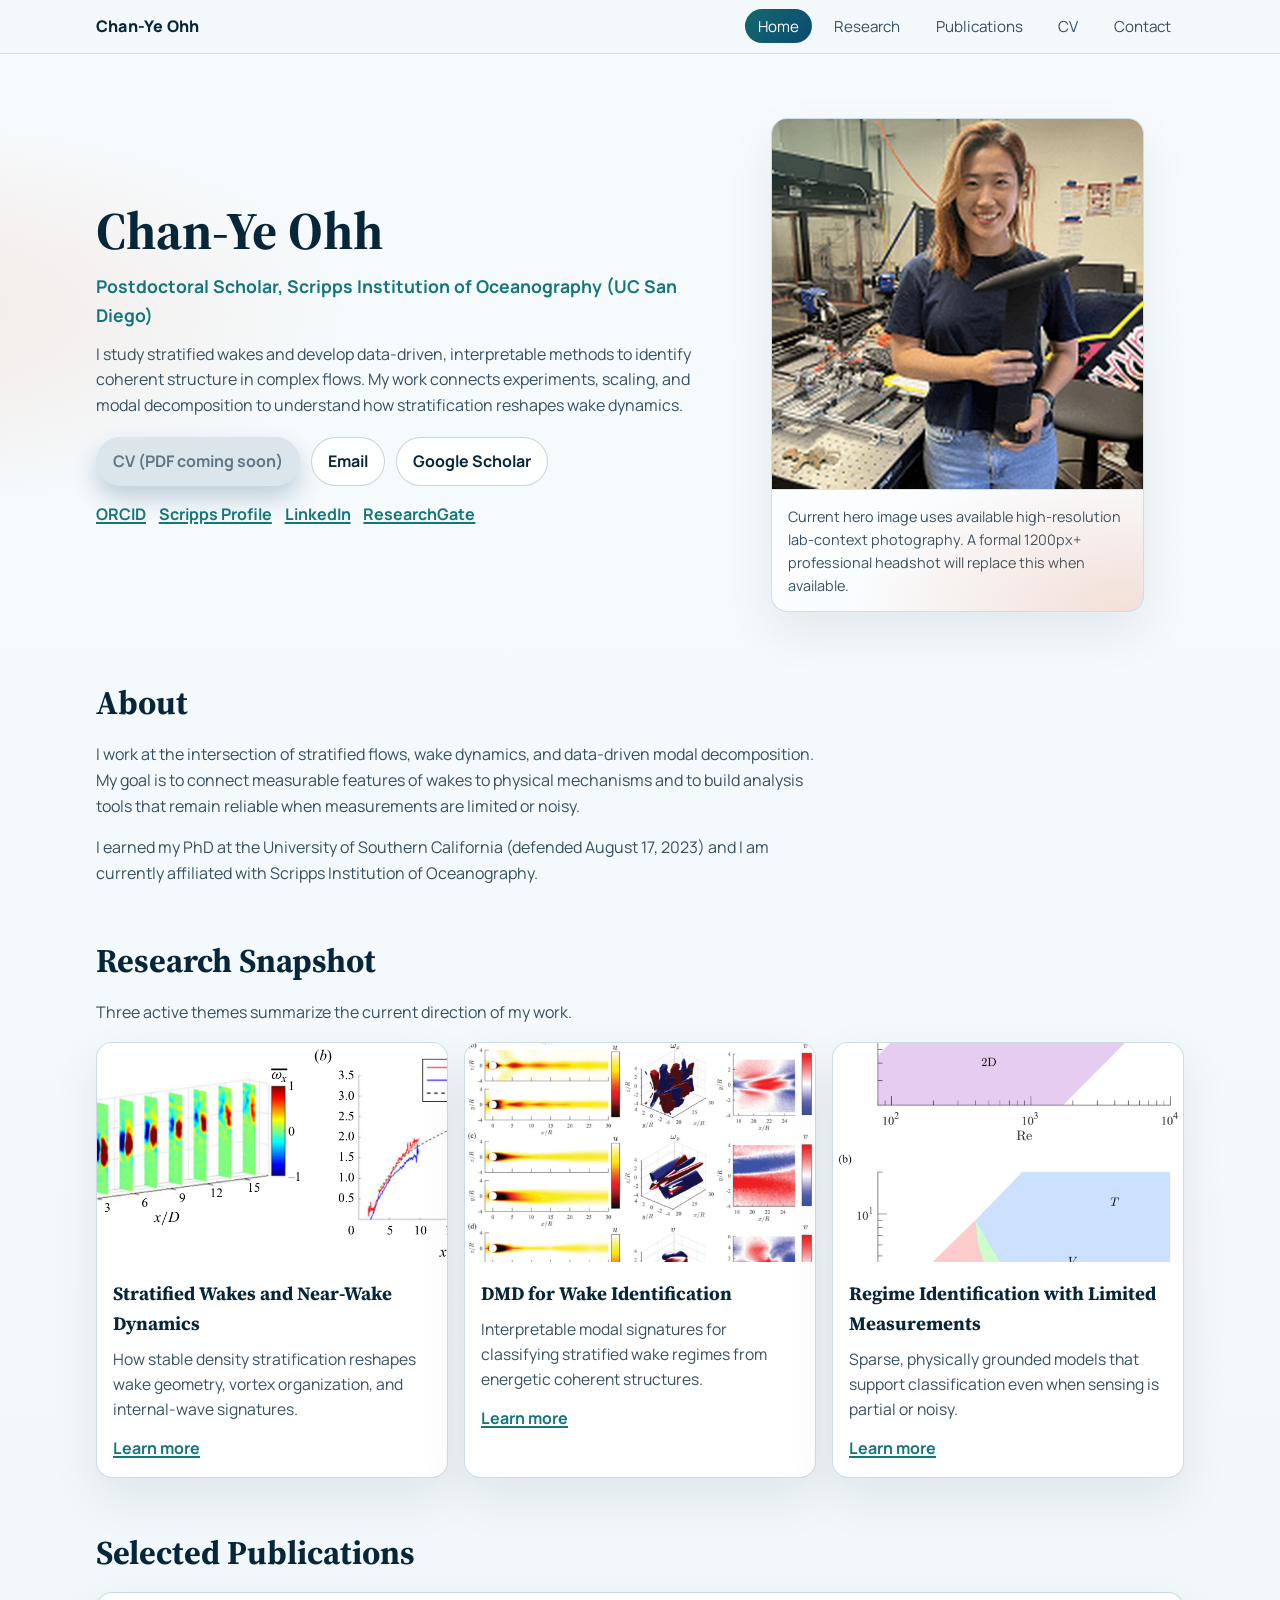
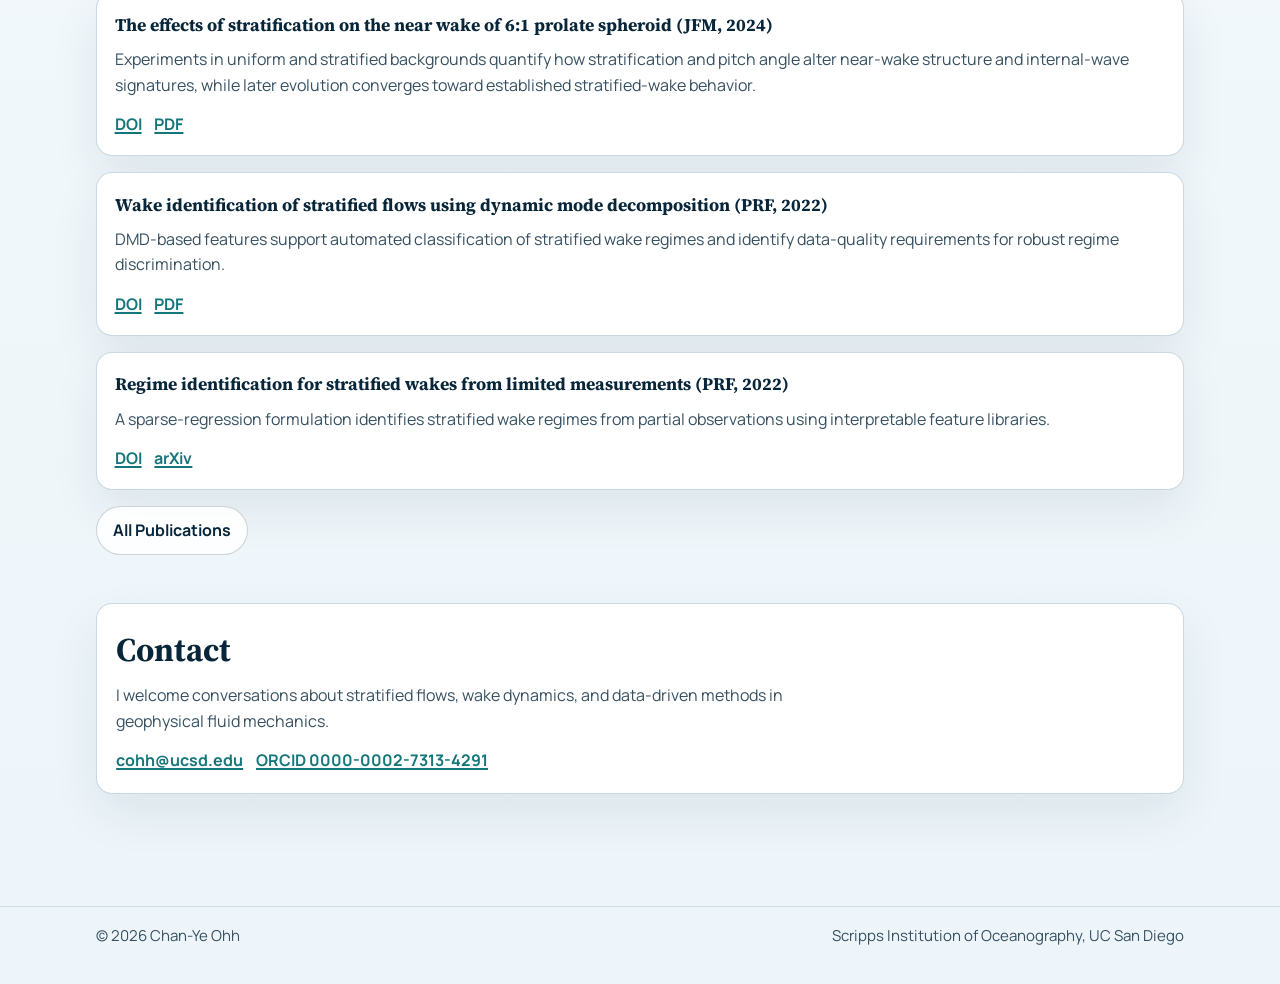
==== index.html @ cabc7939 "Initial personal website for Chan-Ye Ohh" ====
<!doctype html>
<html lang="en">
<head>
  <meta charset="utf-8">
  <meta name="viewport" content="width=device-width, initial-scale=1">
  <title>Chan-Ye Ohh | Stratified Wakes, DMD, Experimental Fluid Mechanics</title>
  <meta name="description" content="Chan-Ye Ohh is a Postdoctoral Scholar at Scripps Institution of Oceanography (UC San Diego). Research: stratified wakes, dynamic mode decomposition, and experimental fluid mechanics.">
  <link rel="stylesheet" href="styles.css">
</head>
<body data-page="home">
  <header class="site-header">
    <div class="header-wrap">
      <a class="brand" href="index.html">Chan-Ye Ohh</a>
      <nav aria-label="Primary">
        <ul>
          <li><a data-page="home" href="index.html">Home</a></li>
          <li><a data-page="research" href="research.html">Research</a></li>
          <li><a data-page="publications" href="publications.html">Publications</a></li>
          <li><a data-page="cv" href="cv.html">CV</a></li>
          <li><a data-page="contact" href="contact.html">Contact</a></li>
        </ul>
      </nav>
    </div>
  </header>

  <main class="page-wrap">
    <section class="hero reveal">
      <div class="hero-copy">
        <h1>Chan-Ye Ohh</h1>
        <p class="subhead">Postdoctoral Scholar, Scripps Institution of Oceanography (UC San Diego)</p>
        <p>
          I study stratified wakes and develop data-driven, interpretable methods to identify coherent structure in complex flows.
          My work connects experiments, scaling, and modal decomposition to understand how stratification reshapes wake dynamics.
        </p>
        <div class="hero-actions">
          <a class="btn btn-primary disabled" aria-disabled="true" href="cv.html">CV (PDF coming soon)</a>
          <a class="btn btn-secondary" href="mailto:cohh@ucsd.edu">Email</a>
          <a class="btn btn-secondary" target="_blank" rel="noopener noreferrer" href="https://scholar.google.com/citations?user=3VvK59oAAAAJ&hl=en">Google Scholar</a>
        </div>
        <div class="link-row" style="margin-top:1rem;">
          <a target="_blank" rel="noopener noreferrer" href="https://orcid.org/0000-0002-7313-4291">ORCID</a>
          <a target="_blank" rel="noopener noreferrer" href="https://scripps.ucsd.edu/profiles/cohh">Scripps Profile</a>
          <a target="_blank" rel="noopener noreferrer" href="https://www.linkedin.com/in/chrischanyeohh">LinkedIn</a>
          <a target="_blank" rel="noopener noreferrer" href="https://www.researchgate.net/profile/Chan-Ye-Ohh">ResearchGate</a>
        </div>
      </div>
      <figure class="hero-card reveal">
        <img loading="eager" src="cy_ohh_assets/headshots/stratlab_headshot_square_800.png" alt="Chan-Ye Ohh in a laboratory setting.">
        <figcaption>
          Current hero image uses available high-resolution lab-context photography. A formal 1200px+ professional headshot will replace this when available.
        </figcaption>
      </figure>
    </section>

    <section class="reveal" aria-labelledby="about-heading">
      <h2 id="about-heading" class="section-head">About</h2>
      <p class="section-intro">
        I work at the intersection of stratified flows, wake dynamics, and data-driven modal decomposition.
        My goal is to connect measurable features of wakes to physical mechanisms and to build analysis tools
        that remain reliable when measurements are limited or noisy.
      </p>
      <p class="section-intro">
        I earned my PhD at the University of Southern California (defended August 17, 2023) and I am currently affiliated
        with Scripps Institution of Oceanography.
      </p>
    </section>

    <section class="reveal" aria-labelledby="snapshot-heading">
      <h2 id="snapshot-heading" class="section-head">Research Snapshot</h2>
      <p class="section-intro">Three active themes summarize the current direction of my work.</p>
      <div class="cards">
        <article class="card">
          <img loading="lazy" src="cy_ohh_assets/figures/JFM_2024_997_A43_Fig10_vorticity_trajectory.png" alt="Visualization of streamwise vorticity and centroid trajectories from a stratified wake experiment.">
          <div class="card-body">
            <h3>Stratified Wakes and Near-Wake Dynamics</h3>
            <p>How stable density stratification reshapes wake geometry, vortex organization, and internal-wave signatures.</p>
            <div class="link-row"><a href="research.html#theme-stratified">Learn more</a></div>
          </div>
        </article>
        <article class="card">
          <img loading="lazy" src="cy_ohh_assets/figures/PRF_2022_024801_Fig6_snapshots_DMD_modes.png" alt="Comparison of simulated wake fields and dynamic mode decomposition modes.">
          <div class="card-body">
            <h3>DMD for Wake Identification</h3>
            <p>Interpretable modal signatures for classifying stratified wake regimes from energetic coherent structures.</p>
            <div class="link-row"><a href="research.html#theme-dmd">Learn more</a></div>
          </div>
        </article>
        <article class="card">
          <img loading="lazy" src="cy_ohh_assets/figures/PRF_2022_024801_Fig1_regime_diagrams.png" alt="Regime diagrams mapping stratified wake behavior across Reynolds and Froude numbers.">
          <div class="card-body">
            <h3>Regime Identification with Limited Measurements</h3>
            <p>Sparse, physically grounded models that support classification even when sensing is partial or noisy.</p>
            <div class="link-row"><a href="research.html#theme-regime">Learn more</a></div>
          </div>
        </article>
      </div>
    </section>

    <section class="reveal" aria-labelledby="selected-pubs-heading">
      <h2 id="selected-pubs-heading" class="section-head">Selected Publications</h2>
      <div class="pub-list">
        <article class="pub-item">
          <h3>The effects of stratification on the near wake of 6:1 prolate spheroid (JFM, 2024)</h3>
          <p>
            Experiments in uniform and stratified backgrounds quantify how stratification and pitch angle alter near-wake structure
            and internal-wave signatures, while later evolution converges toward established stratified-wake behavior.
          </p>
          <div class="link-row">
            <a target="_blank" rel="noopener noreferrer" href="https://doi.org/10.1017/jfm.2024.829">DOI</a>
            <a target="_blank" rel="noopener noreferrer" href="cy_ohh_assets/pubs/Ohh_Spedding_2024_JFM_997_A43.pdf">PDF</a>
          </div>
        </article>
        <article class="pub-item">
          <h3>Wake identification of stratified flows using dynamic mode decomposition (PRF, 2022)</h3>
          <p>
            DMD-based features support automated classification of stratified wake regimes and identify data-quality requirements
            for robust regime discrimination.
          </p>
          <div class="link-row">
            <a target="_blank" rel="noopener noreferrer" href="https://doi.org/10.1103/PhysRevFluids.7.024801">DOI</a>
            <a target="_blank" rel="noopener noreferrer" href="cy_ohh_assets/pubs/Ohh_Spedding_2022_PRF_024801.pdf">PDF</a>
          </div>
        </article>
        <article class="pub-item">
          <h3>Regime identification for stratified wakes from limited measurements (PRF, 2022)</h3>
          <p>
            A sparse-regression formulation identifies stratified wake regimes from partial observations using interpretable feature libraries.
          </p>
          <div class="link-row">
            <a target="_blank" rel="noopener noreferrer" href="https://doi.org/10.1103/PhysRevFluids.7.033803">DOI</a>
            <a target="_blank" rel="noopener noreferrer" href="https://arxiv.org/abs/2202.04119">arXiv</a>
          </div>
        </article>
      </div>
      <div class="hero-actions" style="margin-top:1rem;">
        <a class="btn btn-secondary" href="publications.html">All Publications</a>
      </div>
    </section>

    <section class="panel reveal" aria-labelledby="contact-strip-heading">
      <h2 id="contact-strip-heading" class="section-head" style="margin-bottom:0.4rem;">Contact</h2>
      <p class="section-intro" style="margin-bottom:0.6rem;">I welcome conversations about stratified flows, wake dynamics, and data-driven methods in geophysical fluid mechanics.</p>
      <div class="link-row">
        <a href="mailto:cohh@ucsd.edu">cohh@ucsd.edu</a>
        <a target="_blank" rel="noopener noreferrer" href="https://orcid.org/0000-0002-7313-4291">ORCID 0000-0002-7313-4291</a>
      </div>
    </section>
  </main>

  <footer class="site-footer">
    <div class="footer-wrap">
      <span>&copy; <span data-year></span> Chan-Ye Ohh</span>
      <span>Scripps Institution of Oceanography, UC San Diego</span>
    </div>
  </footer>

  <script src="main.js"></script>
</body>
</html>
---- styles.css ----
@import url('https://fonts.googleapis.com/css2?family=Manrope:wght@400;500;600;700;800&family=Source+Serif+4:opsz,wght@8..60,400;8..60,600;8..60,700&display=swap');

:root {
  --bg: #f3f8fb;
  --surface: #ffffff;
  --ink: #0f2331;
  --ink-soft: #365061;
  --line: #c8d7e2;
  --deep: #08263a;
  --sea: #14767a;
  --sea-soft: #53a6a2;
  --accent: #de6c3c;
  --max: 1120px;
  --radius: 16px;
  --shadow: 0 20px 48px rgba(7, 33, 51, 0.08);
}

* {
  box-sizing: border-box;
}

html,
body {
  margin: 0;
  padding: 0;
  min-height: 100%;
}

body {
  font-family: 'Manrope', 'Segoe UI', sans-serif;
  color: var(--ink);
  background:
    radial-gradient(700px 320px at 80% -10%, rgba(20, 118, 122, 0.18), transparent 70%),
    radial-gradient(680px 280px at -10% 12%, rgba(222, 108, 60, 0.12), transparent 72%),
    linear-gradient(180deg, #f7fbfd 0%, #edf5fa 100%);
  line-height: 1.6;
}

a {
  color: var(--deep);
  text-decoration-thickness: 1.5px;
  text-underline-offset: 2px;
}

a:hover,
a:focus-visible {
  color: var(--sea);
}

img {
  max-width: 100%;
  display: block;
}

.site-header {
  position: sticky;
  top: 0;
  z-index: 40;
  backdrop-filter: blur(6px);
  background: rgba(243, 248, 251, 0.88);
  border-bottom: 1px solid rgba(200, 215, 226, 0.8);
}

.header-wrap {
  max-width: var(--max);
  margin: 0 auto;
  padding: 0.85rem 1rem;
  display: flex;
  align-items: center;
  justify-content: space-between;
  gap: 1rem;
}

.brand {
  color: var(--deep);
  text-decoration: none;
  font-weight: 800;
  letter-spacing: 0.2px;
}

nav ul {
  margin: 0;
  padding: 0;
  list-style: none;
  display: flex;
  gap: 0.6rem;
  flex-wrap: wrap;
  justify-content: flex-end;
}

nav a {
  text-decoration: none;
  padding: 0.35rem 0.75rem;
  border-radius: 999px;
  color: var(--ink-soft);
  border: 1px solid transparent;
  font-size: 0.95rem;
}

nav a:hover,
nav a:focus-visible {
  border-color: rgba(20, 118, 122, 0.25);
  color: var(--deep);
  background: rgba(83, 166, 162, 0.09);
}

nav a[aria-current='page'] {
  color: #ffffff;
  background: linear-gradient(135deg, #13696d, #0c4a72);
}

.page-wrap {
  max-width: var(--max);
  margin: 0 auto;
  padding: 2rem 1rem 4rem;
}

.hero {
  display: grid;
  grid-template-columns: 1.2fr 0.9fr;
  gap: 2rem;
  align-items: center;
  margin-top: 1rem;
}

.hero-copy h1 {
  margin: 0;
  font-family: 'Source Serif 4', Georgia, serif;
  font-size: clamp(2rem, 5vw, 3.3rem);
  line-height: 1.1;
  color: var(--deep);
}

.hero-copy .subhead {
  margin: 0.75rem 0 0.6rem;
  color: var(--sea);
  font-weight: 700;
  font-size: 1.1rem;
}

.hero-copy p {
  margin: 0.8rem 0;
  color: var(--ink-soft);
  max-width: 65ch;
}

.hero-actions {
  margin-top: 1.15rem;
  display: flex;
  gap: 0.7rem;
  flex-wrap: wrap;
}

.btn {
  display: inline-flex;
  align-items: center;
  justify-content: center;
  gap: 0.45rem;
  text-decoration: none;
  border-radius: 999px;
  border: 1px solid transparent;
  padding: 0.68rem 1rem;
  font-weight: 700;
  transition: transform 160ms ease, box-shadow 160ms ease;
}

.btn:hover,
.btn:focus-visible {
  transform: translateY(-1px);
}

.btn-primary {
  background: linear-gradient(135deg, #13696d, #0c4a72);
  color: #ffffff;
  box-shadow: 0 12px 24px rgba(16, 71, 110, 0.24);
}

.btn-secondary {
  background: rgba(255, 255, 255, 0.88);
  color: var(--deep);
  border-color: rgba(15, 35, 49, 0.2);
}

.btn.disabled {
  background: #dbe5ec;
  color: #5f7687;
  border-color: #dbe5ec;
  cursor: not-allowed;
}

.hero-card {
  position: relative;
  background: linear-gradient(145deg, #ffffff, #f8fcff);
  border-radius: var(--radius);
  box-shadow: var(--shadow);
  border: 1px solid rgba(200, 215, 226, 0.85);
  overflow: hidden;
}

.hero-card::before {
  content: '';
  position: absolute;
  inset: 0;
  background:
    radial-gradient(320px 170px at 10% 5%, rgba(83, 166, 162, 0.25), transparent 70%),
    radial-gradient(400px 220px at 95% 100%, rgba(222, 108, 60, 0.2), transparent 70%);
  pointer-events: none;
}

.hero-card img {
  aspect-ratio: 1 / 1;
  object-fit: cover;
  width: 100%;
}

.hero-card figcaption {
  margin: 0;
  padding: 0.9rem 1rem;
  font-size: 0.9rem;
  color: var(--ink-soft);
  border-top: 1px solid rgba(200, 215, 226, 0.65);
}

section {
  margin-top: 3rem;
}

.section-head {
  margin: 0 0 0.8rem;
  font-family: 'Source Serif 4', Georgia, serif;
  font-size: clamp(1.5rem, 2.6vw, 2.15rem);
  color: var(--deep);
}

.section-intro {
  margin-top: 0;
  color: var(--ink-soft);
  max-width: 74ch;
}

.cards {
  display: grid;
  gap: 1rem;
  grid-template-columns: repeat(3, minmax(0, 1fr));
}

.card {
  background: var(--surface);
  border: 1px solid rgba(200, 215, 226, 0.9);
  border-radius: var(--radius);
  overflow: hidden;
  box-shadow: var(--shadow);
}

.card img {
  width: 100%;
  aspect-ratio: 16 / 10;
  object-fit: cover;
}

.card-body {
  padding: 1rem;
}

.card h3 {
  margin: 0;
  color: var(--deep);
  font-family: 'Source Serif 4', Georgia, serif;
  font-size: 1.18rem;
}

.card p {
  margin: 0.55rem 0 0;
  color: var(--ink-soft);
  font-size: 0.98rem;
}

.link-row {
  margin-top: 0.85rem;
  display: flex;
  flex-wrap: wrap;
  gap: 0.8rem;
}

.link-row a {
  color: var(--sea);
  font-weight: 700;
}

.split {
  display: grid;
  grid-template-columns: 1fr 1fr;
  gap: 1.2rem;
}

.panel {
  border: 1px solid rgba(200, 215, 226, 0.95);
  border-radius: var(--radius);
  background: #ffffff;
  padding: 1.2rem;
  box-shadow: var(--shadow);
}

.panel h3,
.panel h2 {
  margin-top: 0;
  color: var(--deep);
  font-family: 'Source Serif 4', Georgia, serif;
}

.panel ul {
  margin: 0.6rem 0 0;
  padding-left: 1.1rem;
}

.notice {
  border-left: 4px solid var(--accent);
  padding: 0.8rem 0.95rem;
  background: rgba(222, 108, 60, 0.08);
  border-radius: 8px;
  color: #5f371f;
}

.pub-list {
  display: grid;
  gap: 1rem;
}

.pub-item {
  border: 1px solid rgba(200, 215, 226, 0.95);
  border-radius: var(--radius);
  background: #ffffff;
  box-shadow: var(--shadow);
  padding: 1.1rem;
}

.pub-item h3 {
  margin: 0;
  font-family: 'Source Serif 4', Georgia, serif;
  color: var(--deep);
  font-size: 1.1rem;
}

.pub-item p {
  margin: 0.5rem 0;
  color: var(--ink-soft);
}

.contact-grid {
  display: grid;
  grid-template-columns: 1.1fr 0.9fr;
  gap: 1.2rem;
}

.contact-list {
  list-style: none;
  margin: 0;
  padding: 0;
  display: grid;
  gap: 0.7rem;
}

.contact-list li {
  border: 1px solid rgba(200, 215, 226, 0.95);
  border-radius: 12px;
  padding: 0.72rem 0.85rem;
  background: #f8fbfd;
}

.site-footer {
  border-top: 1px solid rgba(200, 215, 226, 0.8);
  margin-top: 3rem;
}

.footer-wrap {
  max-width: var(--max);
  margin: 0 auto;
  padding: 1.1rem 1rem 2.2rem;
  color: var(--ink-soft);
  display: flex;
  flex-wrap: wrap;
  justify-content: space-between;
  gap: 0.6rem;
  font-size: 0.94rem;
}

.reveal {
  opacity: 0;
  transform: translateY(14px);
  transition: opacity 480ms ease, transform 480ms ease;
}

.reveal.in-view {
  opacity: 1;
  transform: translateY(0);
}

@media (max-width: 900px) {
  .hero,
  .cards,
  .split,
  .contact-grid {
    grid-template-columns: 1fr;
  }

  .hero {
    gap: 1.2rem;
  }

  .hero-card {
    max-width: 420px;
  }
}

@media (prefers-reduced-motion: reduce) {
  * {
    scroll-behavior: auto !important;
  }

  .reveal,
  .reveal.in-view,
  .btn,
  .btn:hover,
  .btn:focus-visible {
    transition: none !important;
    transform: none !important;
    opacity: 1 !important;
  }
}
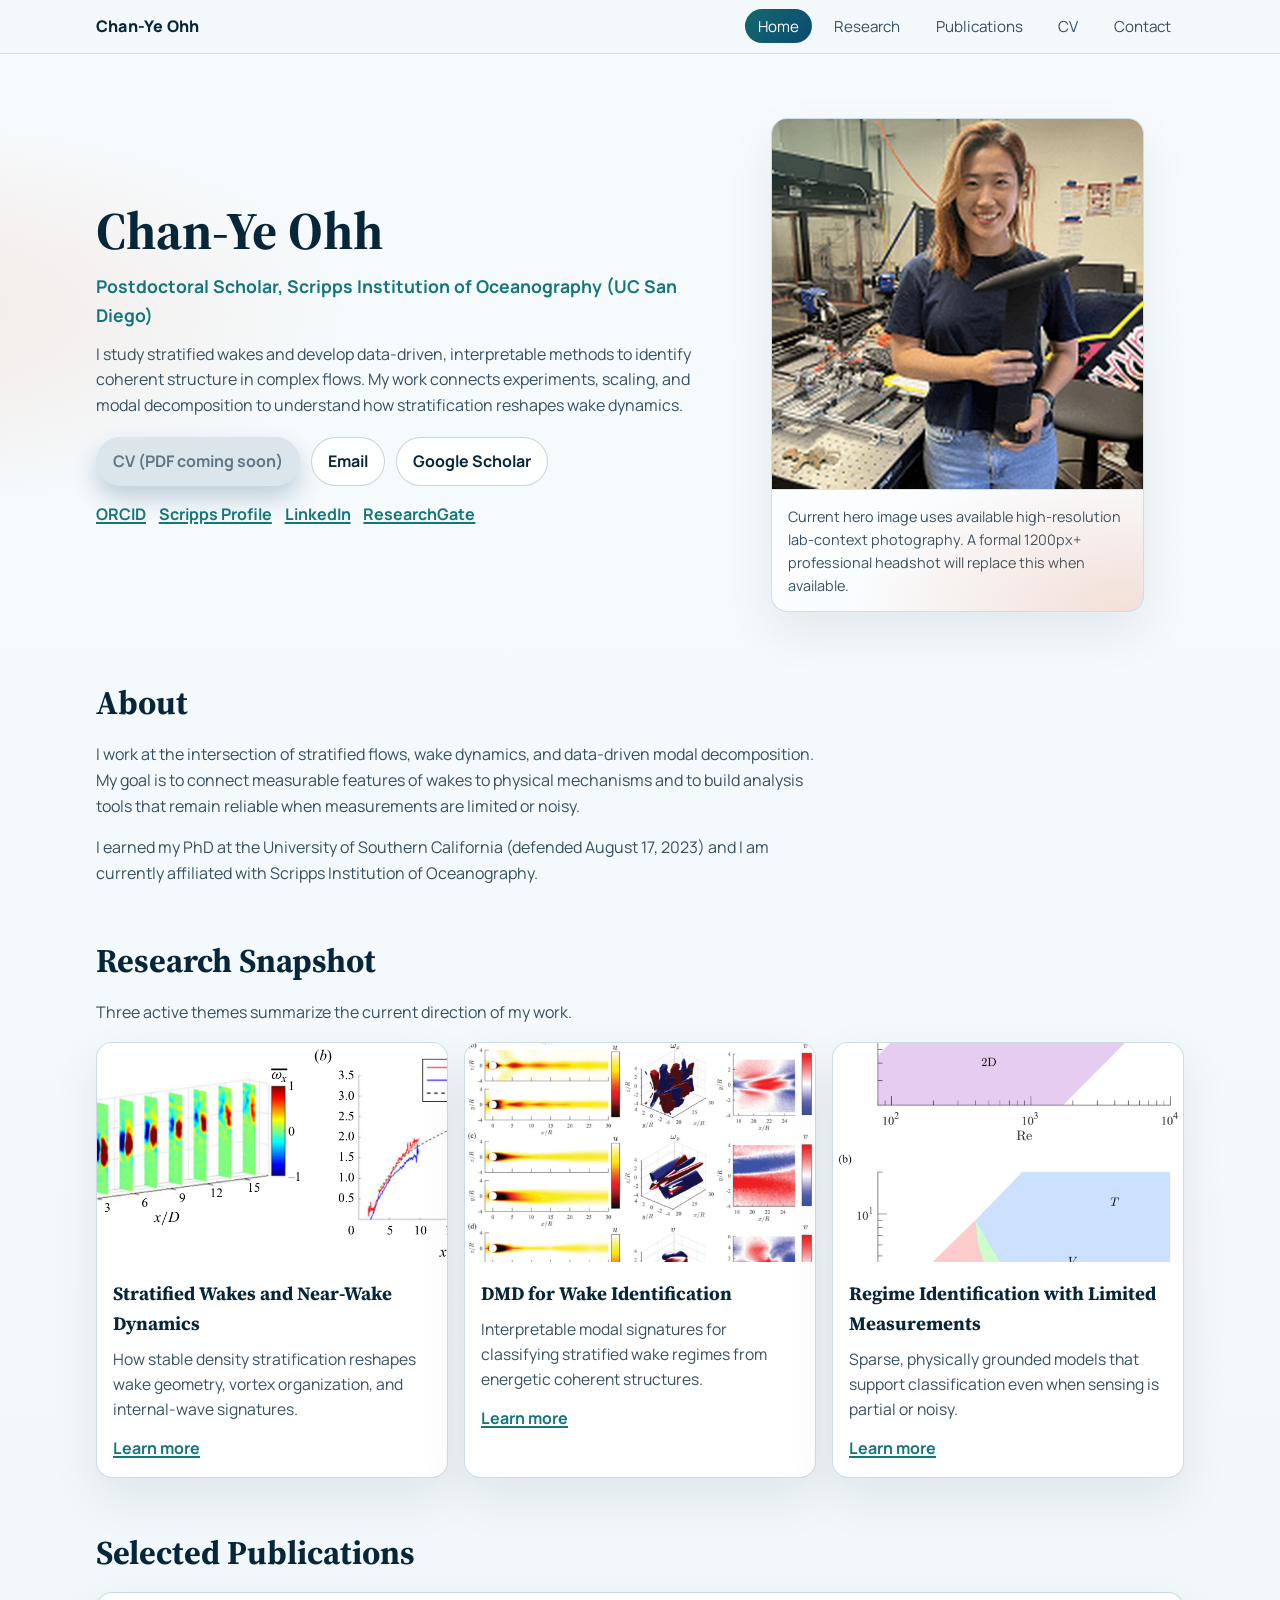
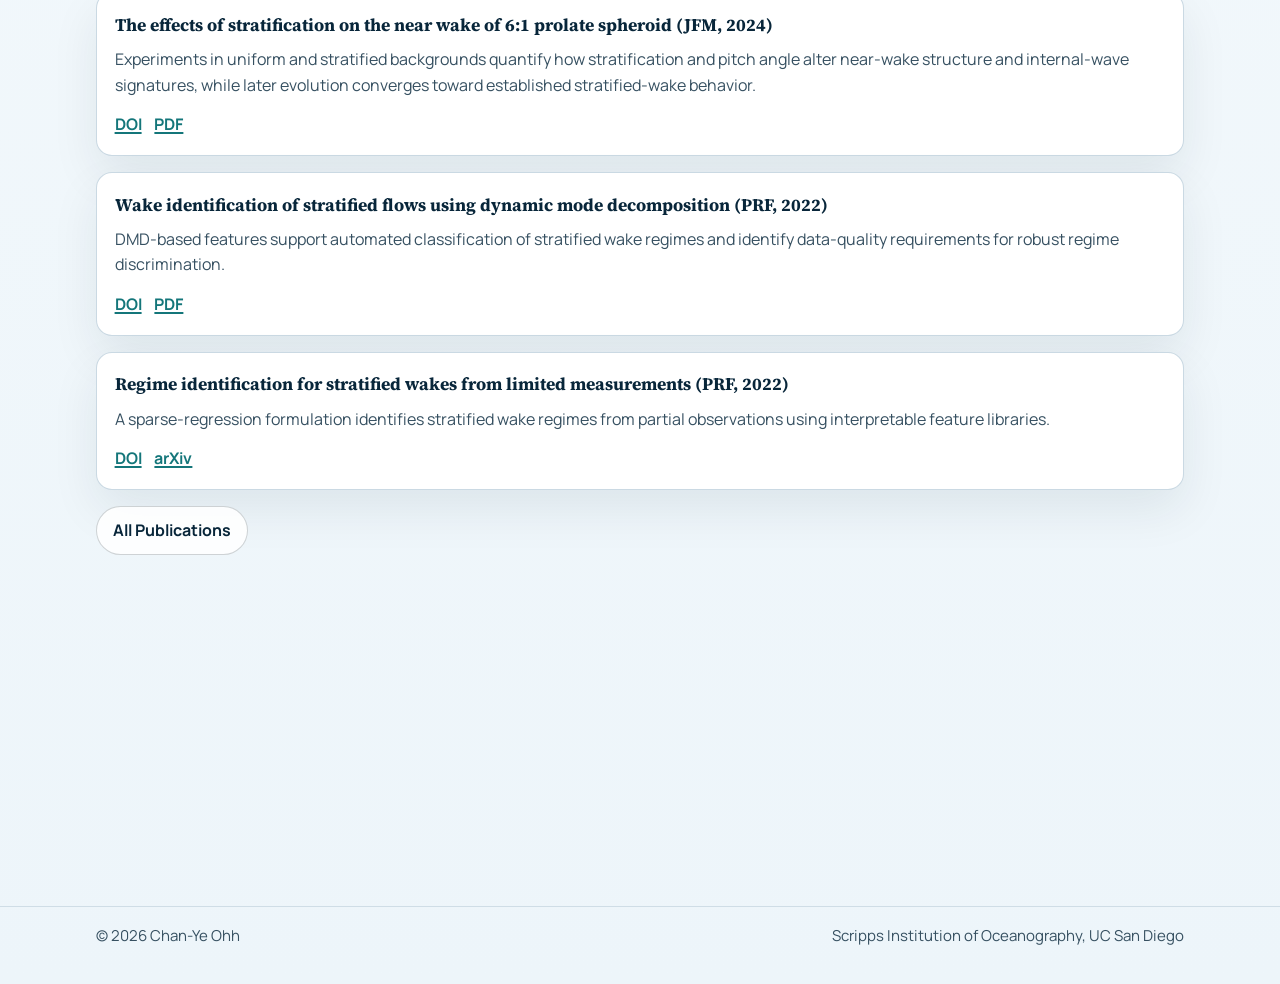
==== commit 2e2bc6ba: "feat: add mobile hamburger navigation to all pages Co-Authored-By: Claude Opus 4.6 <noreply@anthropi" ====
--- a/index.html
+++ b/index.html
@@ -11,6 +11,13 @@
   <header class="site-header">
     <div class="header-wrap">
       <a class="brand" href="index.html">Chan-Ye Ohh</a>
+      <button class="nav-toggle" aria-label="Toggle navigation" aria-expanded="false">
+        <svg viewBox="0 0 24 24" fill="none" stroke="currentColor" stroke-width="2.5" stroke-linecap="round">
+          <line x1="3" y1="6" x2="21" y2="6"/>
+          <line x1="3" y1="12" x2="21" y2="12"/>
+          <line x1="3" y1="18" x2="21" y2="18"/>
+        </svg>
+      </button>
       <nav aria-label="Primary">
         <ul>
           <li><a data-page="home" href="index.html">Home</a></li>
--- a/styles.css
+++ b/styles.css
@@ -395,6 +395,58 @@
   transform: translateY(0);
 }
 
+.nav-toggle {
+  display: none;
+}
+
+/* -- TODO callouts -------------------------------------------------- */
+
+.todo {
+  background: #fff8e1;
+  border-left: 4px solid #f9a825;
+  border-radius: 0 8px 8px 0;
+  padding: 0.9rem 1rem;
+  margin: 1rem 0;
+}
+
+.todo__file {
+  display: inline-block;
+  font-family: 'SFMono-Regular', 'Consolas', 'Liberation Mono', monospace;
+  font-size: 0.8rem;
+  background: rgba(0, 0, 0, 0.06);
+  padding: 0.15rem 0.5rem;
+  border-radius: 4px;
+  margin-bottom: 0.35rem;
+}
+
+.todo__text {
+  margin: 0.35rem 0 0;
+  color: #5f371f;
+  font-size: 0.95rem;
+}
+
+/* -- Badges --------------------------------------------------------- */
+
+.badge {
+  display: inline-block;
+  font-size: 0.72rem;
+  font-weight: 700;
+  text-transform: uppercase;
+  letter-spacing: 0.03em;
+  padding: 0.18rem 0.5rem;
+  border-radius: 4px;
+  color: #fff;
+  vertical-align: middle;
+}
+
+.badge--accent {
+  background: #d4a574;
+}
+
+.badge--teal {
+  background: var(--sea);
+}
+
 @media (max-width: 900px) {
   .hero,
   .cards,
@@ -409,6 +461,46 @@
 
   .hero-card {
     max-width: 420px;
+  }
+
+  .nav-toggle {
+    display: flex;
+    align-items: center;
+    justify-content: center;
+    background: none;
+    border: none;
+    cursor: pointer;
+    width: 2.2rem;
+    height: 2.2rem;
+    padding: 0;
+  }
+
+  .nav-toggle svg {
+    width: 1.5rem;
+    height: 1.5rem;
+    color: var(--deep);
+  }
+
+  nav ul {
+    display: none;
+    flex-direction: column;
+    position: absolute;
+    top: 100%;
+    right: 1rem;
+    background: var(--surface);
+    border: 1px solid var(--line);
+    border-radius: 12px;
+    box-shadow: var(--shadow);
+    padding: 0.5rem;
+    min-width: 160px;
+  }
+
+  nav ul.is-open {
+    display: flex;
+  }
+
+  .header-wrap {
+    position: relative;
   }
 }
 
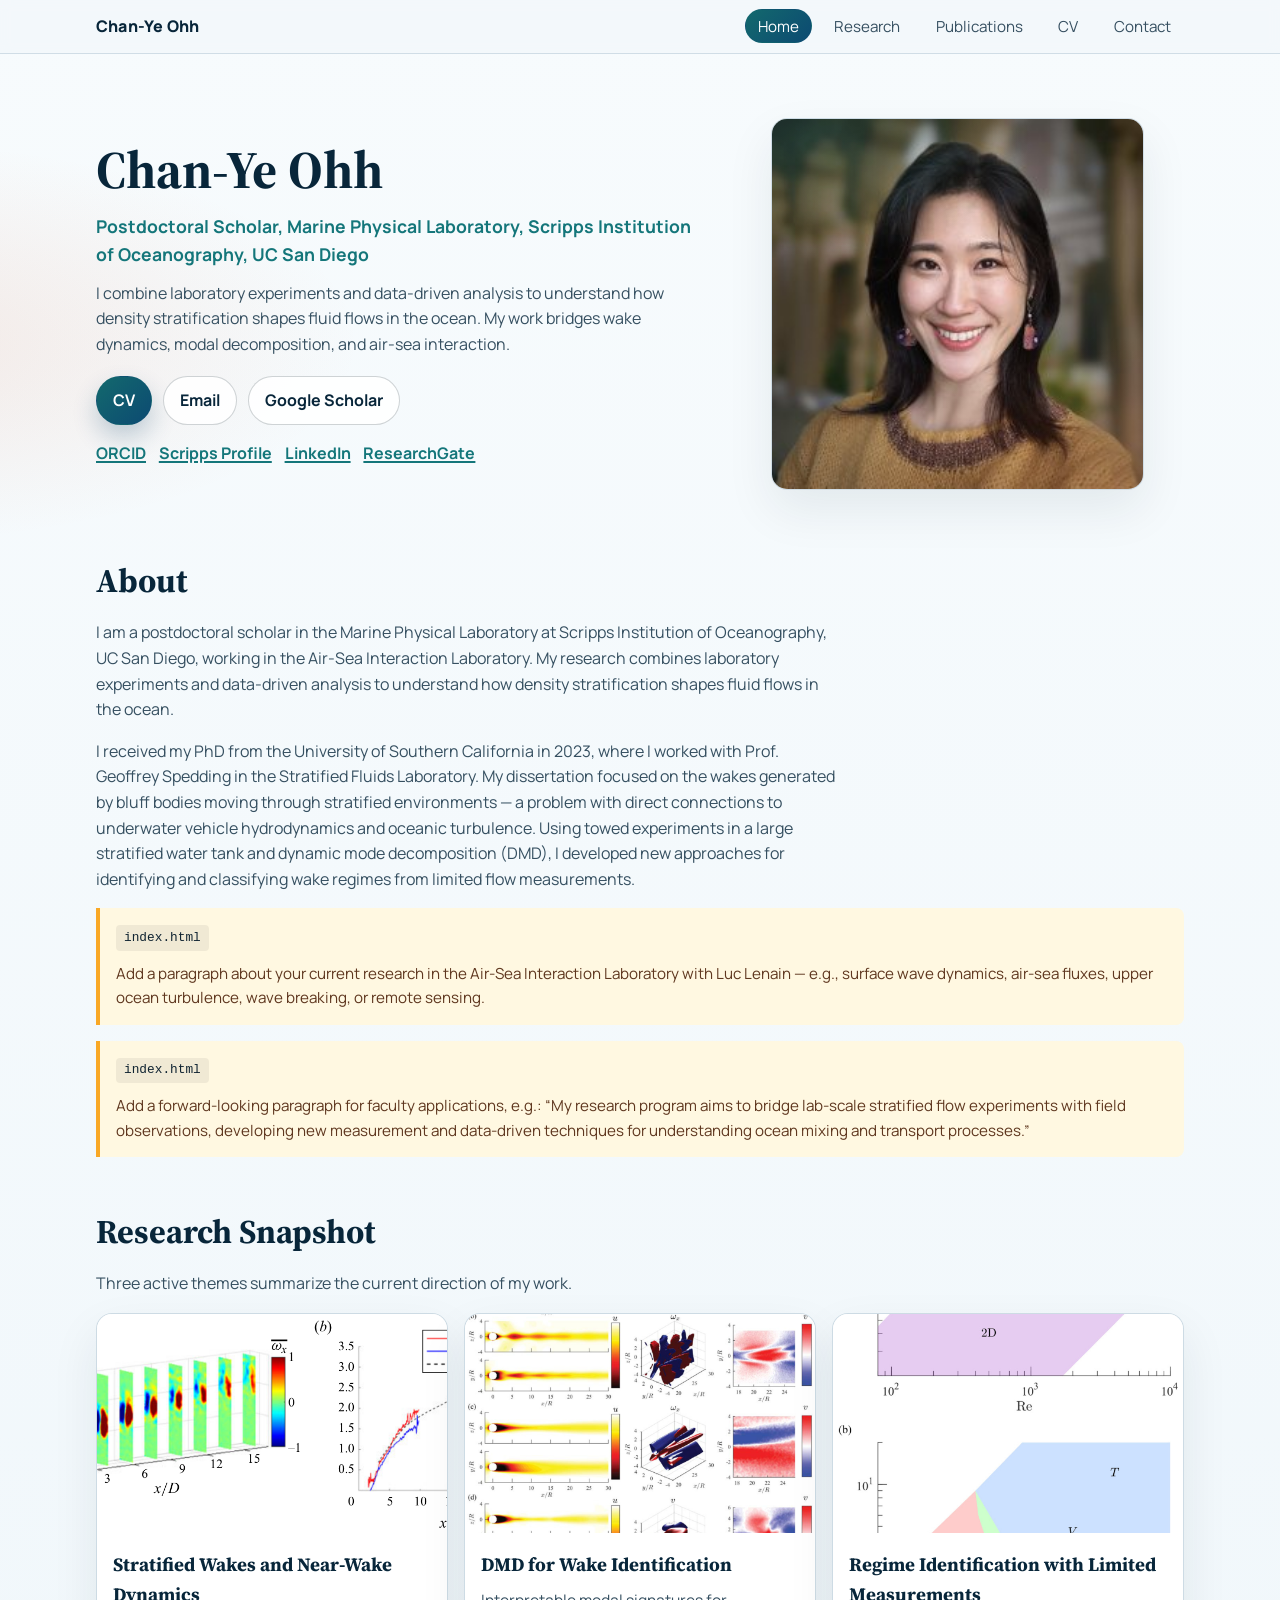
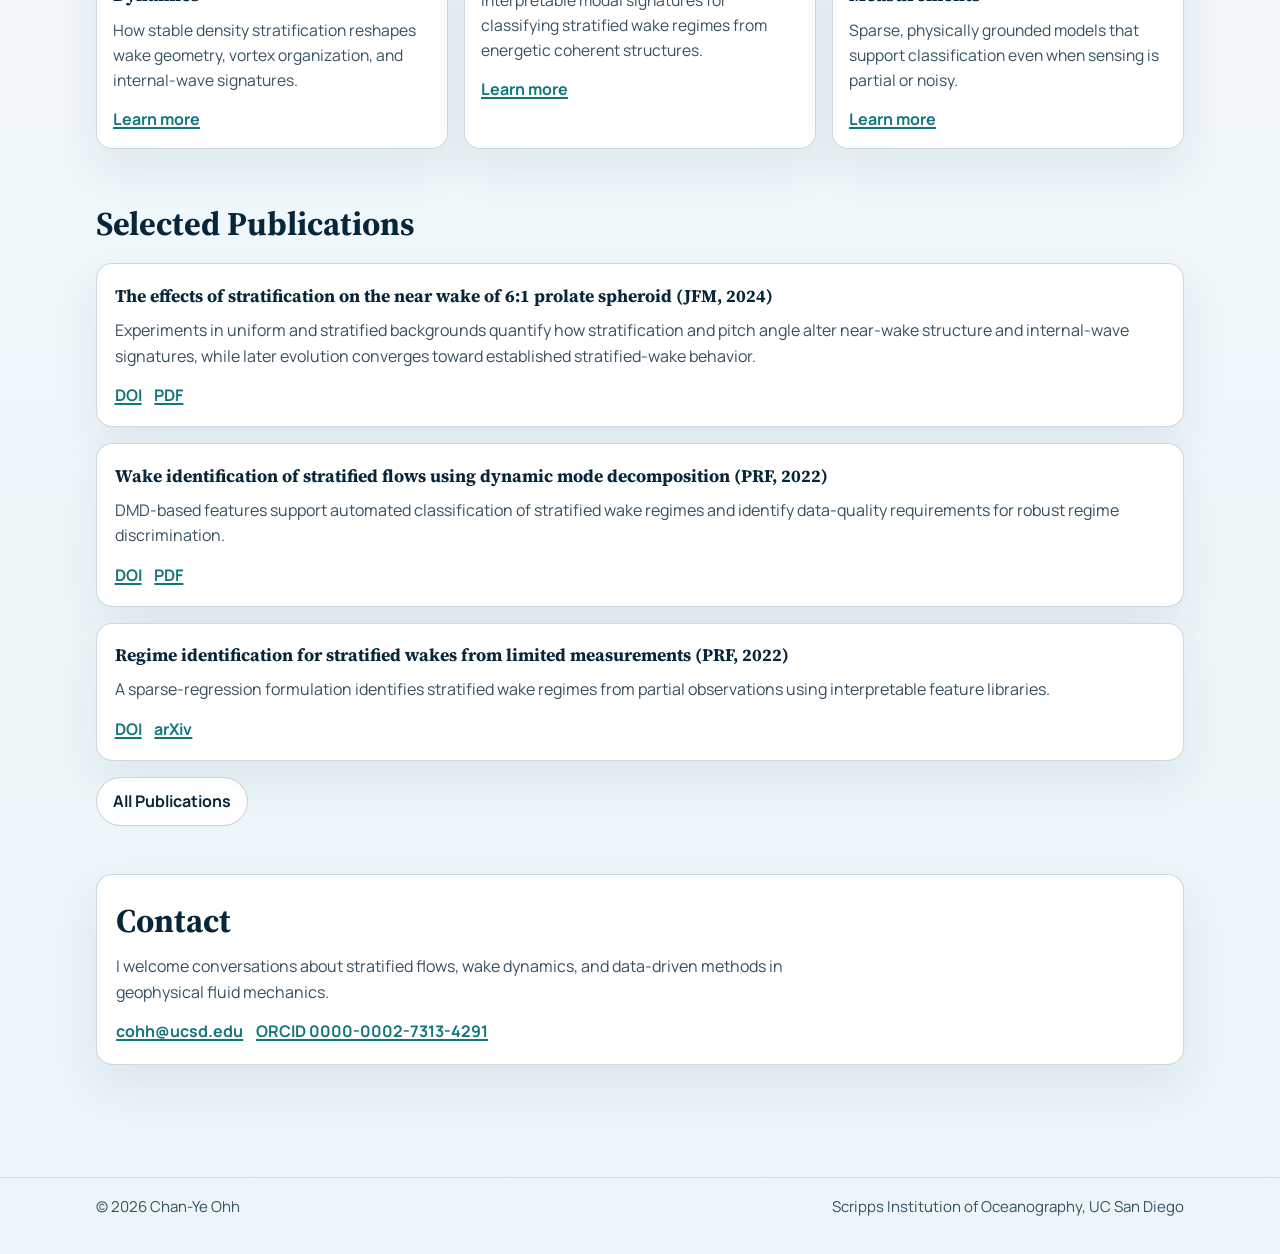
==== commit f537ecc0: "fix: correct hero title/headshot, expand About with Scripps context and TODOs Co-Authored-By: Claude" ====
--- a/index.html
+++ b/index.html
@@ -34,13 +34,13 @@
     <section class="hero reveal">
       <div class="hero-copy">
         <h1>Chan-Ye Ohh</h1>
-        <p class="subhead">Postdoctoral Scholar, Scripps Institution of Oceanography (UC San Diego)</p>
+        <p class="subhead">Postdoctoral Scholar, Marine Physical Laboratory, Scripps Institution of Oceanography, UC San Diego</p>
         <p>
-          I study stratified wakes and develop data-driven, interpretable methods to identify coherent structure in complex flows.
-          My work connects experiments, scaling, and modal decomposition to understand how stratification reshapes wake dynamics.
+          I combine laboratory experiments and data-driven analysis to understand how density stratification
+          shapes fluid flows in the ocean. My work bridges wake dynamics, modal decomposition, and air-sea interaction.
         </p>
         <div class="hero-actions">
-          <a class="btn btn-primary disabled" aria-disabled="true" href="cv.html">CV (PDF coming soon)</a>
+          <a class="btn btn-primary" href="cv.html">CV</a>
           <a class="btn btn-secondary" href="mailto:cohh@ucsd.edu">Email</a>
           <a class="btn btn-secondary" target="_blank" rel="noopener noreferrer" href="https://scholar.google.com/citations?user=3VvK59oAAAAJ&hl=en">Google Scholar</a>
         </div>
@@ -52,24 +52,43 @@
         </div>
       </div>
       <figure class="hero-card reveal">
-        <img loading="eager" src="cy_ohh_assets/headshots/stratlab_headshot_square_800.png" alt="Chan-Ye Ohh in a laboratory setting.">
-        <figcaption>
-          Current hero image uses available high-resolution lab-context photography. A formal 1200px+ professional headshot will replace this when available.
-        </figcaption>
+        <img loading="eager" src="cy_ohh_assets/headshots/citations.jpeg" alt="Chan-Ye Ohh">
       </figure>
     </section>
 
     <section class="reveal" aria-labelledby="about-heading">
       <h2 id="about-heading" class="section-head">About</h2>
       <p class="section-intro">
-        I work at the intersection of stratified flows, wake dynamics, and data-driven modal decomposition.
-        My goal is to connect measurable features of wakes to physical mechanisms and to build analysis tools
-        that remain reliable when measurements are limited or noisy.
+        I am a postdoctoral scholar in the Marine Physical Laboratory at Scripps Institution of
+        Oceanography, UC San Diego, working in the Air-Sea Interaction Laboratory. My research combines
+        laboratory experiments and data-driven analysis to understand how density stratification shapes
+        fluid flows in the ocean.
       </p>
       <p class="section-intro">
-        I earned my PhD at the University of Southern California (defended August 17, 2023) and I am currently affiliated
-        with Scripps Institution of Oceanography.
+        I received my PhD from the University of Southern California in 2023, where I worked with
+        Prof. Geoffrey Spedding in the Stratified Fluids Laboratory. My dissertation focused on the
+        wakes generated by bluff bodies moving through stratified environments &mdash; a problem with
+        direct connections to underwater vehicle hydrodynamics and oceanic turbulence. Using towed
+        experiments in a large stratified water tank and dynamic mode decomposition (DMD), I developed
+        new approaches for identifying and classifying wake regimes from limited flow measurements.
       </p>
+      <div class="todo">
+        <span class="todo__file">index.html</span>
+        <p class="todo__text">
+          Add a paragraph about your current research in the Air-Sea Interaction Laboratory
+          with Luc Lenain &mdash; e.g., surface wave dynamics, air-sea fluxes, upper ocean
+          turbulence, wave breaking, or remote sensing.
+        </p>
+      </div>
+      <div class="todo">
+        <span class="todo__file">index.html</span>
+        <p class="todo__text">
+          Add a forward-looking paragraph for faculty applications, e.g.: &ldquo;My research
+          program aims to bridge lab-scale stratified flow experiments with field observations,
+          developing new measurement and data-driven techniques for understanding ocean mixing
+          and transport processes.&rdquo;
+        </p>
+      </div>
     </section>
 
     <section class="reveal" aria-labelledby="snapshot-heading">
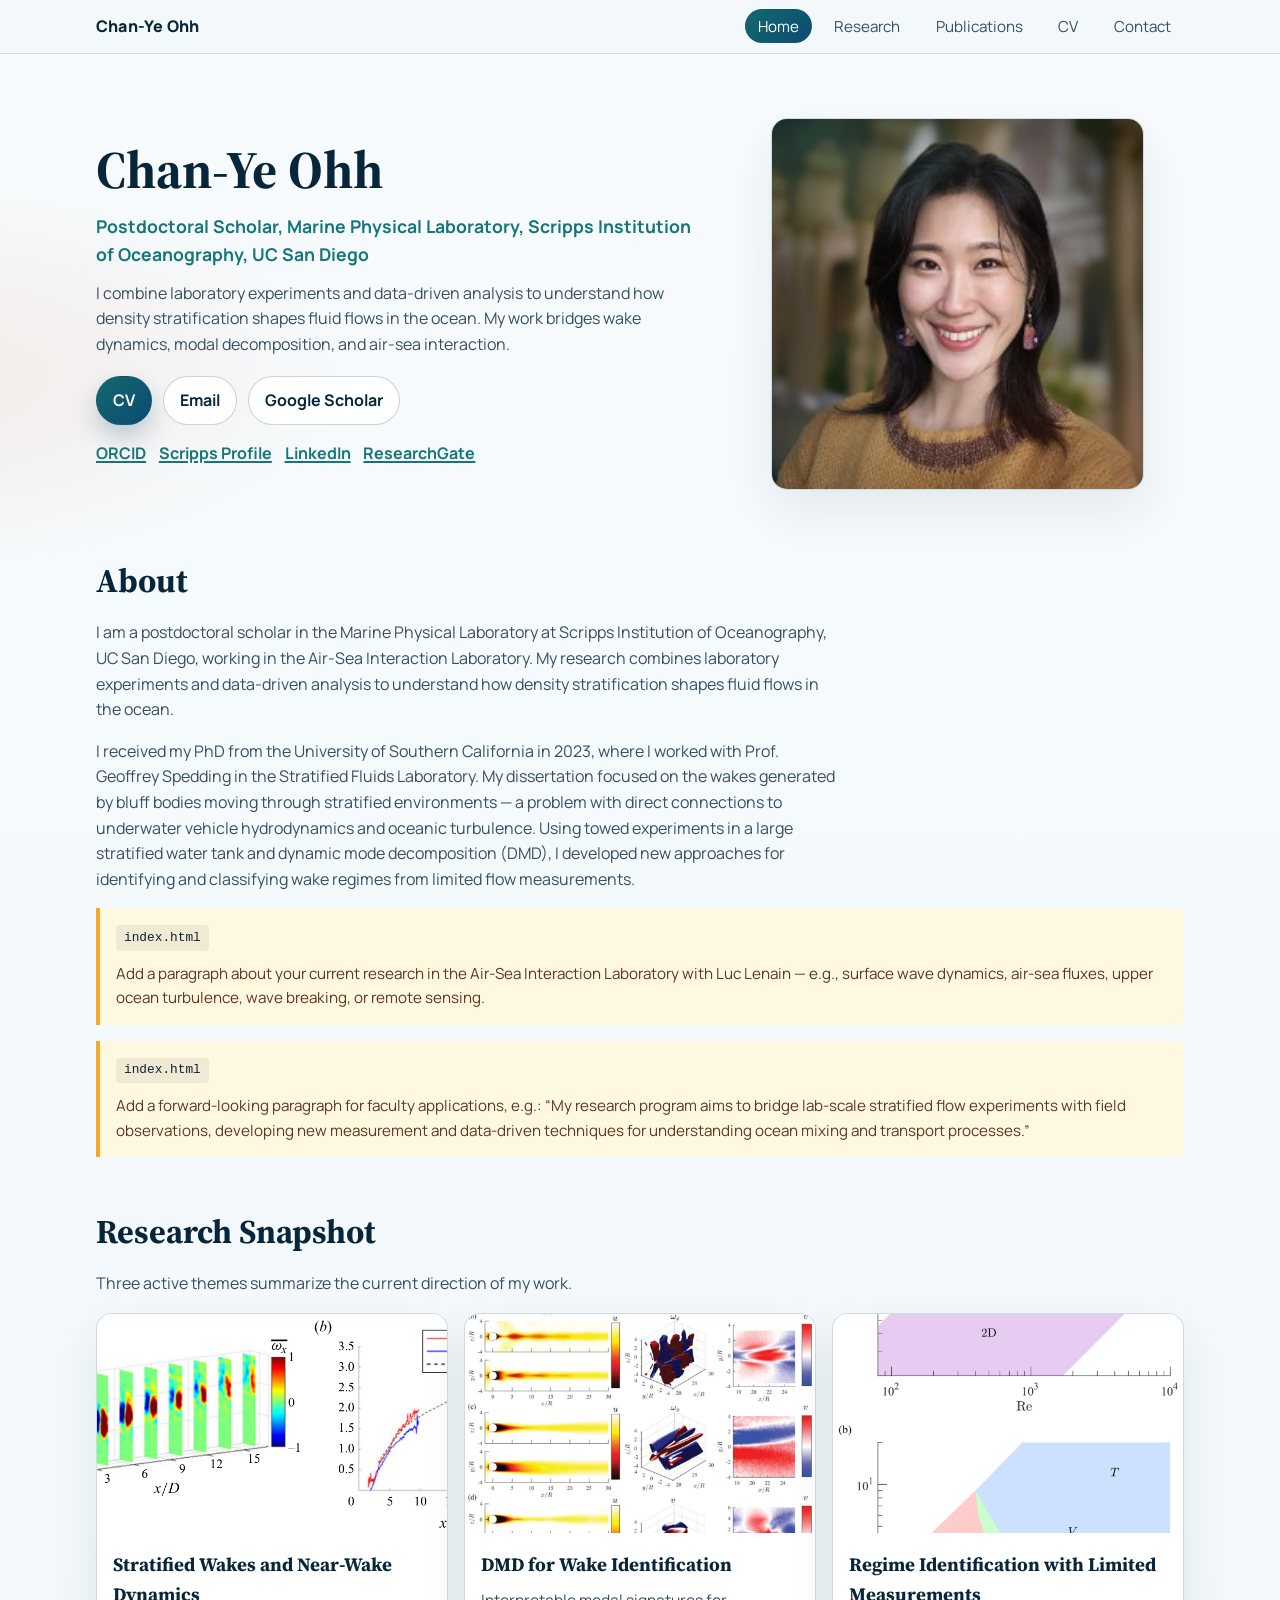
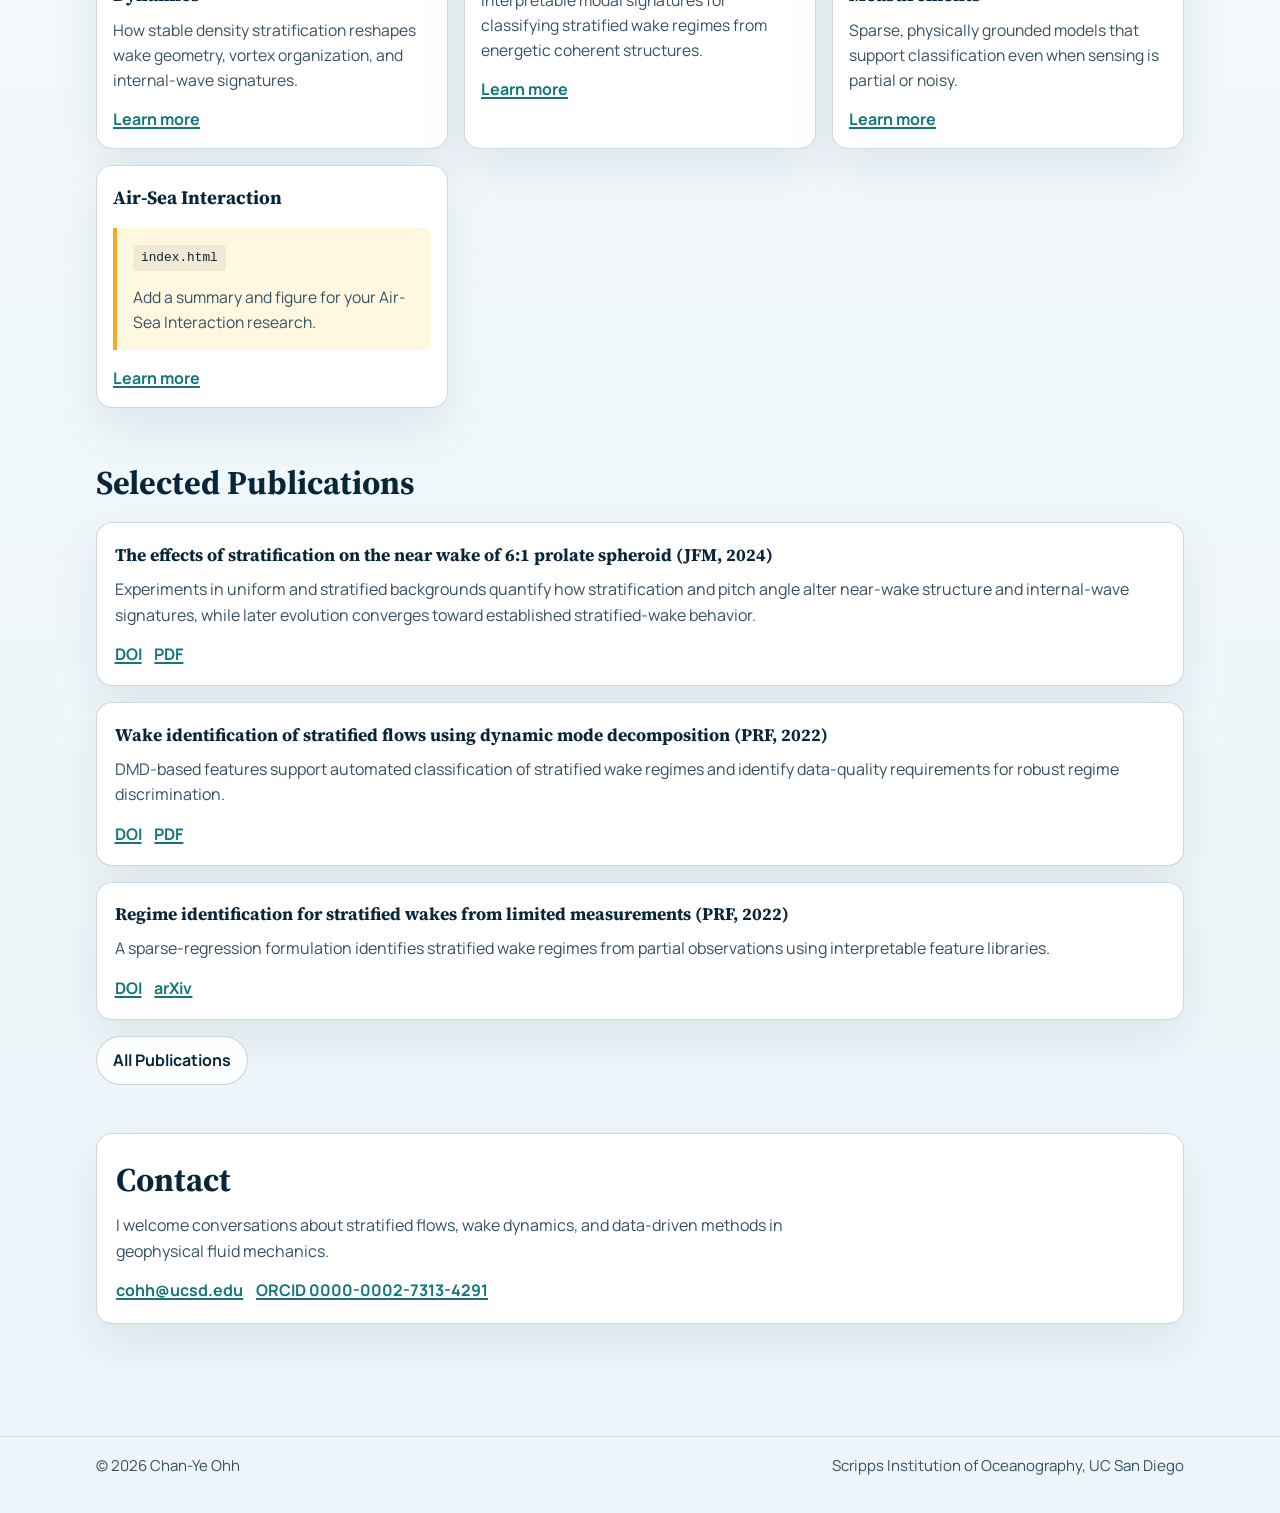
==== commit 2d0b7f1d: "feat: add Air-Sea Interaction theme, replace notices with TODOs Co-Authored-By: Claude Opus 4.6 <nor" ====
--- a/index.html
+++ b/index.html
@@ -119,6 +119,16 @@
             <div class="link-row"><a href="research.html#theme-regime">Learn more</a></div>
           </div>
         </article>
+        <article class="card">
+          <div class="card-body">
+            <h3>Air-Sea Interaction</h3>
+            <div class="todo">
+              <span class="todo__file">index.html</span>
+              <p class="todo__text">Add a summary and figure for your Air-Sea Interaction research.</p>
+            </div>
+            <div class="link-row"><a href="research.html#theme-airsea">Learn more</a></div>
+          </div>
+        </article>
       </div>
     </section>
 
